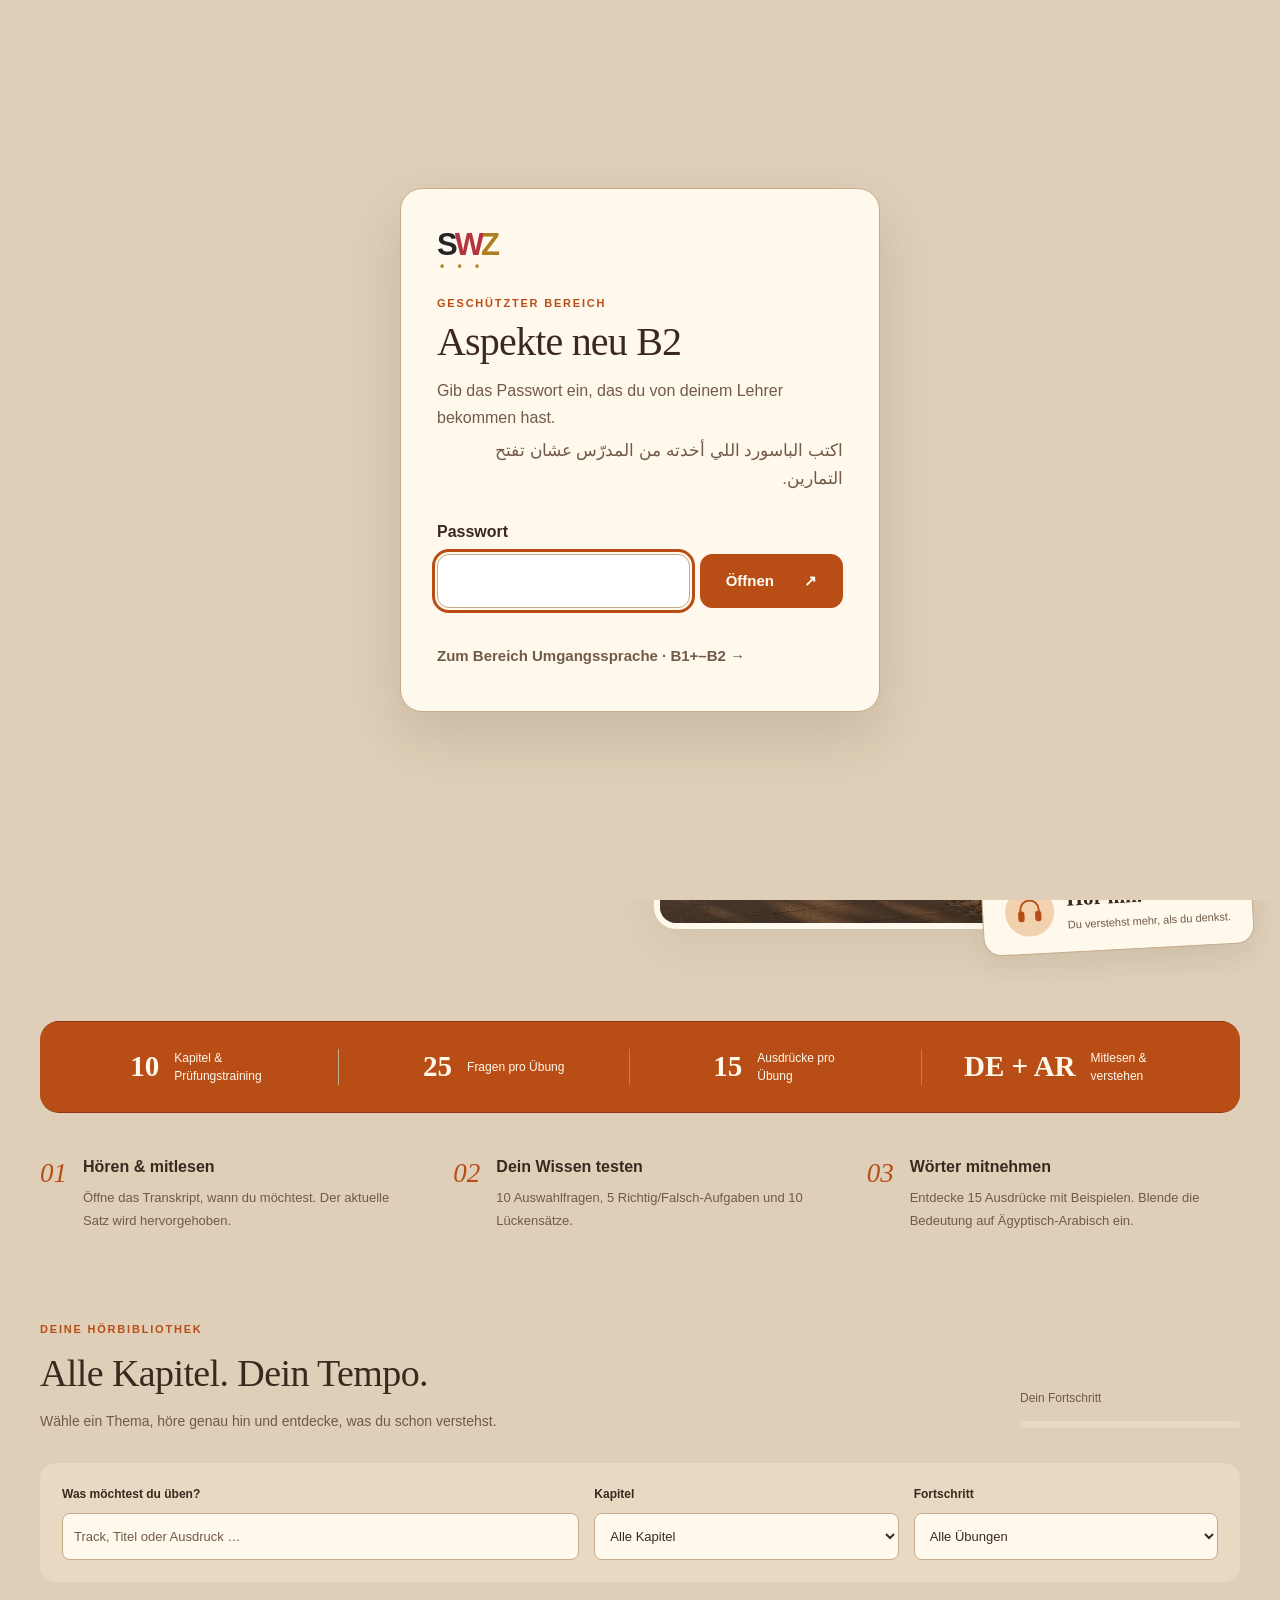
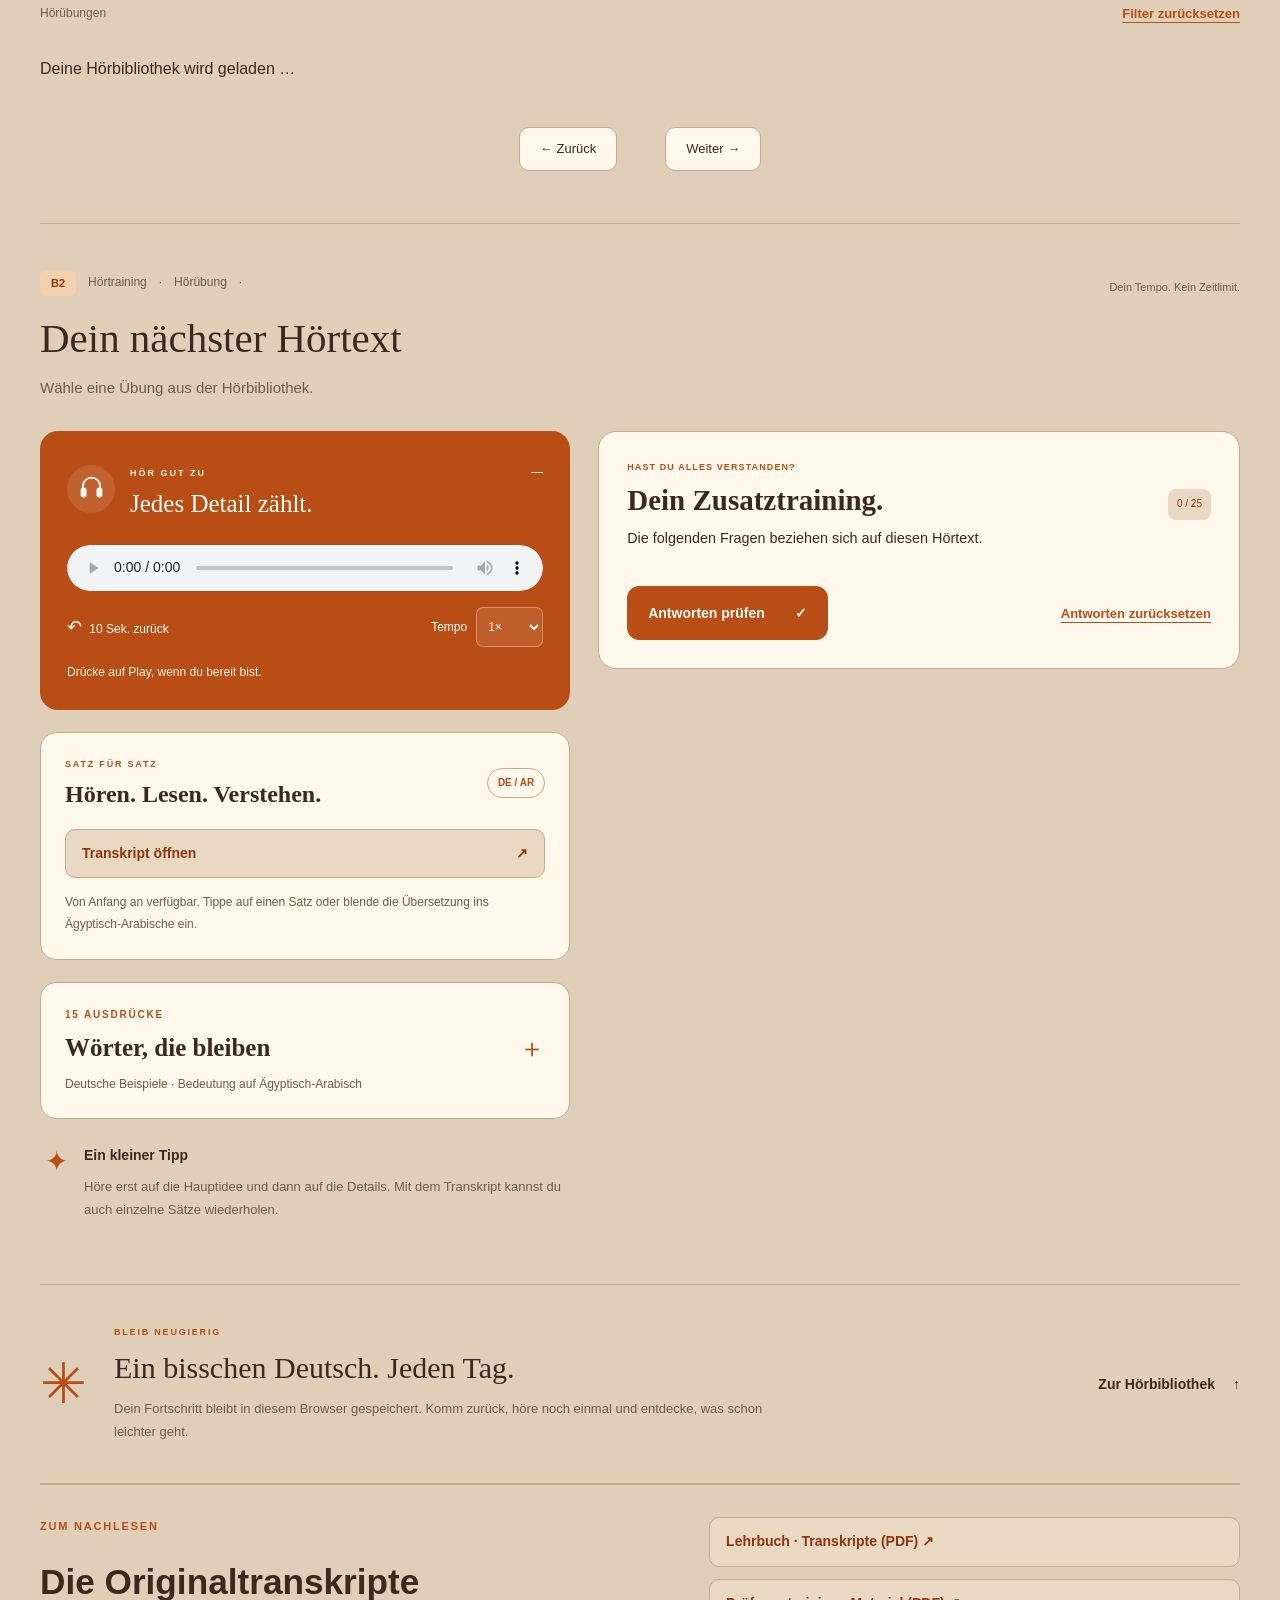
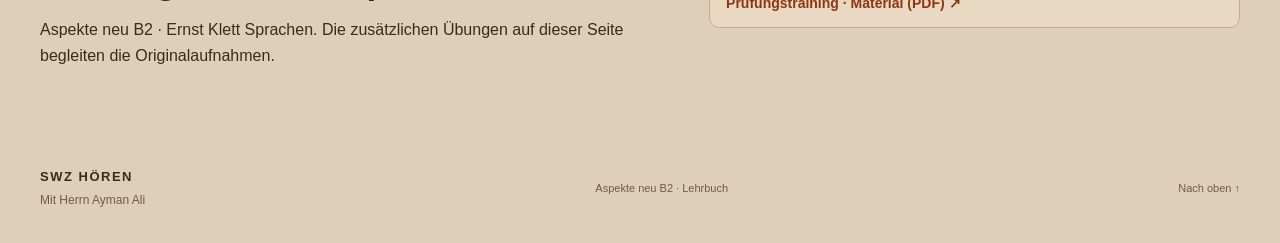
==== index.html @ 270e0ca1 "Publish encrypted site (2026-11-14 19:29 UTC)" ====
<!doctype html>
<html lang="de" dir="ltr" data-level="B2" data-lesson-count="38" data-transcript-sync="sentences-v1">
<head>
<meta charset="UTF-8">
<meta name="viewport" content="width=device-width, initial-scale=1">
<meta name="theme-color" content="#dfcfb8">
<meta name="description" content="Aspekte neu B2 · Lehrbuch · Mit Herrn Ayman Ali. Originalaufnahmen, Transkripte zum Mitlesen, Übersetzungen auf Ägyptisch-Arabisch und interaktive Hörübungen.">
<title>Aspekte neu B2 · Hören · Mit Herrn Ayman Ali</title>
<link rel="icon" href="./assets/favicon.svg" type="image/svg+xml">
<link rel="stylesheet" href="./styles.css?v=vault-1">
<script src="./transcript-sync.js?v=aspekte-1" defer></script>
<script src="./vault.js?v=vault-1" defer></script>
<script src="./app.js?v=vault-1" defer></script>
</head>
<body>
<a class="skip-link" href="#learning-panel">Zum Hörtraining</a>
<header class="site-header wrap">
<a class="brand" href="#top" aria-label="SWZ Hören – Startseite"><span class="brand-mark"><b>S</b><b>W</b><b>Z</b><i>• • •</i></span><span class="brand-name">Sprachwerk Zentrum<small>Mit Herrn Ayman Ali</small></span></a>
<nav aria-label="Hauptnavigation"><a href="#courses">Bereiche</a><a href="#library">Hörbibliothek</a><a href="#how-it-works">So geht’s</a></nav>
<div class="book-badge"><span>ASPEKTE NEU</span><strong>B2</strong></div>
</header>
<main id="top">
<section class="course-navigation wrap" id="courses" aria-labelledby="courses-heading">
<div class="course-navigation-heading"><h2 id="courses-heading">Zwei Bereiche. <em>88 Hörübungen.</em></h2><p>Wähle deinen nächsten Hörmoment.</p></div>
<nav class="course-choices" aria-label="Hörbereiche">
<a class="course-choice" href="./" aria-current="page"><span class="course-choice-label">LEHRBUCH · 38 ÜBUNGEN</span><strong>Aspekte neu B2</strong><span class="course-choice-description">10 Kapitel &amp; Prüfungstraining</span><span class="course-choice-bottom"><span data-course-progress="B2">Dein Fortschritt</span><span aria-hidden="true">↗</span></span></a>
<a class="course-choice" href="./umgangssprache/"><span class="course-choice-label">ALLTAGSSPRACHE · 50 ÜBUNGEN</span><strong>Umgangssprache <span>· B1+–B2</span></strong><span class="course-choice-description">Geschichten, Gespräche &amp; Sprachnachrichten</span><span class="course-choice-bottom"><span data-course-progress="B1+–B2">Dein Fortschritt</span><span aria-hidden="true">↗</span></span></a>
</nav></section>
<section class="hero wrap" aria-labelledby="hero-heading">
<div class="hero-copy"><p class="eyebrow"><span class="live-dot" aria-hidden="true"></span>ASPEKTE NEU B2 · LEHRBUCH</p><h1 id="hero-heading">Mehr verstehen.<br><em>Mehr entdecken.</em></h1><p class="hero-description">Von Alltag und Beruf bis zu Kultur und Gesellschaft: Entdecke die Hörtexte des Lehrbuchs, lies Satz für Satz mit und trainiere dein Verstehen.</p><div class="hero-actions"><button class="primary-button" id="continue-learning">Jetzt loshören <span aria-hidden="true">↗</span></button><a class="text-link" href="#how-it-works">So übst du <span aria-hidden="true">↓</span></a></div><div class="hero-notes"><span>✓ In deinem Tempo</span><span>✓ Mit Erklärungen</span><span>✓ Übersetzung auf Wunsch</span></div></div>
<div class="hero-visual"><div class="hero-photo"><img src="./assets/images/stadtleben.webp" width="1672" height="941" alt="Eine Berliner Straße mit Café, Fahrrad und warmer Abendsonne" fetchpriority="high"><div class="photo-caption"><span>DEUTSCH MITTEN IM LEBEN</span><strong>Neue Themen. Neue Perspektiven.</strong></div></div><div class="listening-stamp"><span class="stamp-icon"><svg viewBox="0 0 64 64" fill="none" aria-hidden="true"><path d="M13 35v-8a19 19 0 0 1 38 0v8" stroke="currentColor" stroke-width="4" stroke-linecap="round"/><rect x="8" y="30" width="13" height="22" rx="6" fill="currentColor"/><rect x="43" y="30" width="13" height="22" rx="6" fill="currentColor"/></svg></span><span><b>Hör hin.</b><small>Du verstehst mehr, als du denkst.</small></span></div><span class="photo-spark" aria-hidden="true">✳</span></div>
</section>
<section class="course-facts wrap" aria-label="Dein Kurs auf einen Blick"><div><strong id="course-chapter-count">10</strong><span>Kapitel &amp; Prüfungstraining</span></div><div><strong>25</strong><span>Fragen pro Übung</span></div><div><strong>15</strong><span>Ausdrücke pro Übung</span></div><div><strong>DE + AR</strong><span>Mitlesen & verstehen</span></div></section>
<section class="method wrap" id="how-it-works" aria-label="So übst du"><div class="method-step"><span class="step-number">01</span><div><h2>Hören & mitlesen</h2><p>Öffne das Transkript, wann du möchtest. Der aktuelle Satz wird hervorgehoben.</p></div></div><div class="method-step"><span class="step-number">02</span><div><h2>Dein Wissen testen</h2><p>10 Auswahlfragen, 5 Richtig/Falsch-Aufgaben und 10 Lückensätze.</p></div></div><div class="method-step"><span class="step-number">03</span><div><h2>Wörter mitnehmen</h2><p>Entdecke 15 Ausdrücke mit Beispielen. Blende die Bedeutung auf Ägyptisch-Arabisch ein.</p></div></div></section>
<section class="library-section wrap" id="library" aria-labelledby="library-heading">
<div class="section-heading"><div><p class="eyebrow">DEINE HÖRBIBLIOTHEK</p><h2 id="library-heading">Alle Kapitel. Dein Tempo.</h2><p>Wähle ein Thema, höre genau hin und entdecke, was du schon verstehst.</p></div><div class="progress-summary"><span id="progress-text">Dein Fortschritt</span><progress id="progress-bar" max="1" value="0" aria-label="Dein Lernfortschritt"></progress></div></div>
<div class="catalog-tools"><div class="search-field"><label for="lesson-search">Was möchtest du üben?</label><input type="search" id="lesson-search" placeholder="Track, Titel oder Ausdruck …" autocomplete="off"></div><div><label for="topic-filter">Kapitel</label><select id="topic-filter"><option value="">Alle Kapitel</option></select></div><div><label for="status-filter">Fortschritt</label><select id="status-filter"><option value="">Alle Übungen</option><option value="new">Noch offen</option><option value="done">Schon bearbeitet</option></select></div></div>
<div class="catalog-summary"><span id="filter-count" role="status">Hörübungen</span><span id="catalog-duration"></span><button class="text-button" type="button" id="clear-filters">Filter zurücksetzen</button></div>
<div id="lesson-list" class="lesson-grid" aria-label="Hörübungen"><p class="loading-message">Deine Hörbibliothek wird geladen …</p></div>
<div id="pagination" class="pagination" aria-label="Seiten der Hörbibliothek"><button type="button" id="page-previous">← Zurück</button><span id="page-status" role="status"></span><button type="button" id="page-next">Weiter →</button></div><p id="lesson-error" class="error-message" role="alert" hidden></p>
</section>
<section class="learning-section wrap" id="learning-panel" aria-labelledby="lesson-heading">
<div class="lesson-header"><div><div class="lesson-meta"><span class="level-badge">B2</span><span id="lesson-topic">Hörtraining</span><span class="meta-dot">·</span><span id="lesson-counter">Hörübung</span><span class="meta-dot">·</span><span id="lesson-voice"></span></div><h2 id="lesson-heading">Dein nächster Hörtext</h2><p id="lesson-description">Wähle eine Übung aus der Hörbibliothek.</p><p id="legacy-result" class="legacy-result" hidden></p></div><span class="practice-label">Dein Tempo. Kein Zeitlimit.</span></div>
<div class="workspace"><aside class="listening-column" aria-label="Audio, Transkript und Ausdrücke">
<div class="player-card"><div class="player-top"><span class="headphone-badge"><svg viewBox="0 0 64 64" fill="none" aria-hidden="true"><path d="M13 35v-8a19 19 0 0 1 38 0v8" stroke="currentColor" stroke-width="4" stroke-linecap="round"/><rect x="8" y="30" width="13" height="22" rx="6" fill="currentColor"/><rect x="43" y="30" width="13" height="22" rx="6" fill="currentColor"/></svg></span><div><span class="player-kicker">HÖR GUT ZU</span><h3>Jedes Detail zählt.</h3></div><span id="lesson-duration">—</span></div><audio id="audio-player" controls preload="metadata" aria-label="Deutsche Aufnahme zur Übung" controlslist="nodownload"></audio><div class="player-controls"><button class="quiet-button" id="audio-rewind" type="button"><span aria-hidden="true">↶</span> 10 Sek. zurück</button><label class="speed-control">Tempo <select id="audio-speed" aria-label="Wiedergabegeschwindigkeit"><option value="0.75">0.75×</option><option value="1" selected>1×</option><option value="1.25">1.25×</option></select></label></div><p id="audio-status" role="status">Drücke auf Play, wenn du bereit bist.</p><div id="lesson-download" class="lesson-download" hidden><a id="lesson-pdf-download" class="pdf-download" type="application/pdf" target="_blank" rel="noopener" aria-describedby="lesson-pdf-description"><svg class="pdf-download-icon" viewBox="0 0 24 24" fill="none" aria-hidden="true" focusable="false"><path d="M12 3v12m-4-4 4 4 4-4M5 16v4h14v-4" stroke="currentColor" stroke-width="1.8" stroke-linecap="round" stroke-linejoin="round"/></svg><span>PDF herunterladen</span></a><p id="lesson-pdf-description" class="lesson-download-description">Transkript · Ausdrücke · Übungen</p></div><details id="original-tracks" class="original-tracks" hidden><summary>Aufnahmen in dieser Übung</summary><div id="original-track-list" class="original-track-list"></div></details></div>
<div class="transcript-card"><div class="transcript-title"><div><p class="eyebrow">SATZ FÜR SATZ</p><h3>Hören. Lesen. Verstehen.</h3></div><span class="language-pill">DE / AR</span></div><button id="transcript-toggle" type="button" class="outline-button" aria-expanded="false" aria-controls="transcript-panel">Transkript öffnen <span aria-hidden="true">↗</span></button><div id="transcript-panel" class="transcript" lang="de" dir="ltr" hidden></div><p id="transcript-note" class="transcript-note">Von Anfang an verfügbar. Tippe auf einen Satz oder blende die Übersetzung ins Ägyptisch-Arabische ein.</p></div>
<details class="expressions-card"><summary><span class="eyebrow">15 AUSDRÜCKE</span><span class="expressions-title">Wörter, die bleiben <span aria-hidden="true">＋</span></span><small>Deutsche Beispiele · Bedeutung auf Ägyptisch-Arabisch</small></summary><div id="expressions-list"></div></details>
<div class="listening-tip"><span aria-hidden="true">✦</span><div><h3>Ein kleiner Tipp</h3><p>Höre erst auf die Hauptidee und dann auf die Details. Mit dem Transkript kannst du auch einzelne Sätze wiederholen.</p></div></div>
</aside>
<div class="questions-column"><div class="questions-heading"><div><p class="eyebrow">HAST DU ALLES VERSTANDEN?</p><h3>Dein Zusatztraining.</h3><p class="practice-intro">Die folgenden Fragen beziehen sich auf diesen Hörtext.</p></div><span id="question-progress">0 / 25</span></div><div id="question-list" lang="de" dir="ltr"></div><div id="result-box" class="result-box" role="status" aria-live="polite" hidden></div><div class="question-actions"><button id="check-answers" class="primary-button" type="button">Antworten prüfen <span aria-hidden="true">✓</span></button><button id="reset-answers" class="text-button" type="button">Antworten zurücksetzen</button></div></div></div>
</section>
<section class="closing-note wrap"><span class="closing-star" aria-hidden="true">✳</span><div><p class="eyebrow">BLEIB NEUGIERIG</p><h2>Ein bisschen Deutsch. Jeden Tag.</h2><p>Dein Fortschritt bleibt in diesem Browser gespeichert. Komm zurück, höre noch einmal und entdecke, was schon leichter geht.</p></div><a class="text-link" href="#library">Zur Hörbibliothek <span aria-hidden="true">↑</span></a></section>
</main>
<section class="source-downloads wrap" aria-labelledby="downloads-heading"><div><p class="eyebrow">ZUM NACHLESEN</p><h2 id="downloads-heading">Die Originaltranskripte</h2><p>Aspekte neu B2 · Ernst Klett Sprachen. Die zusätzlichen Übungen auf dieser Seite begleiten die Originalaufnahmen.</p></div><div class="source-download-links"><a class="outline-button" href="./assets/documents/aspekte-neu-b2-transkript-lehrbuch.pdf" data-vault-file="./assets/documents/aspekte-neu-b2-transkript-lehrbuch.pdf" download="aspekte-neu-b2-transkript-lehrbuch.pdf" target="_blank" rel="noopener">Lehrbuch · Transkripte (PDF) ↗</a><a class="outline-button" href="./assets/documents/aspekte-neu-b2-pruefungsvorbereitung.pdf" data-vault-file="./assets/documents/aspekte-neu-b2-pruefungsvorbereitung.pdf" download="aspekte-neu-b2-pruefungsvorbereitung.pdf" target="_blank" rel="noopener">Prüfungstraining · Material (PDF) ↗</a></div></section><footer class="site-footer wrap"><span><strong>SWZ HÖREN</strong><small>Mit Herrn Ayman Ali</small></span><span>Aspekte neu B2 · Lehrbuch</span><a href="#top">Nach oben ↑</a></footer>
<div id="toast" role="status" aria-live="polite" class="toast" hidden></div>
</body></html>
---- styles.css ----
/* SWZ Hören · shared learner design */
:root {
  color-scheme: light;
  --paper: #dfcfb8;
  --cream: #fff8ec;
  --ink: #3b291f;
  --muted: #715a48;
  --line: #c5ab8a;
  --soft: #e9d9c2;
  --accent: #b94d16;
  --accent-dark: #8f3510;
  --accent-soft: #f2d1af;
  --gold: #e4a64c;
  --gold-soft: #f9e6ba;
  --error: #a5352e;
  --body: -apple-system, BlinkMacSystemFont, "Segoe UI", Arial, sans-serif;
  --heading: Georgia, "Times New Roman", serif;
}
* { box-sizing: border-box; }
html { scroll-behavior: smooth; accent-color: var(--accent); scroll-padding-top: 24px; }
body { margin: 0; background: var(--paper); color: var(--ink); font: 16px/1.65 var(--body); -webkit-font-smoothing: antialiased; }
[hidden] { display: none !important; }
a { color: inherit; text-decoration: none; }
button, input, select { font: inherit; color: inherit; }
button, summary, select { cursor: pointer; }
button { -webkit-tap-highlight-color: transparent; }
button, a, select, input { touch-action: manipulation; }
button:disabled { cursor: default; opacity: .5; }
button, input, select { min-height: 44px; }
button:focus-visible, a:focus-visible, select:focus-visible, input:focus-visible, summary:focus-visible, audio:focus-visible, [tabindex]:focus-visible { outline: 3px solid var(--accent); outline-offset: 5px; }
img { display: block; max-width: 100%; }
svg { display: block; }
h1, h2, h3, h4, p { margin-top: 0; }
.wrap { width: min(1280px, calc(100% - 80px)); margin-inline: auto; }
.skip-link { position: fixed; z-index: 30; top: 10px; left: 12px; background: var(--ink); color: #fff; padding: 12px 20px; border-radius: 8px; transform: translateY(-180%); }
.skip-link:focus { transform: translateY(0); }
.site-header { min-height: 112px; display: flex; align-items: center; gap: 28px; border-bottom: 1px solid var(--line); }
.brand { display: flex; align-items: center; gap: 15px; flex-shrink: 0; }
.brand-mark { display: grid; grid-template-columns: repeat(3, auto); position: relative; padding-bottom: 9px; font: 900 31px/1 Arial, sans-serif; letter-spacing: -3px; }
.brand-mark b:first-child { color: #242424; }
.brand-mark b:nth-child(2) { color: #b3343e; }
.brand-mark b:nth-child(3) { color: #ac8021; }
.brand-mark i { position: absolute; bottom: -3px; left: 3px; color: #ad852e; font: 900 12px/1 Arial, sans-serif; letter-spacing: 5px; }
.brand-name { font: 700 16px/1.4 var(--body); }
.brand-name small { display: block; margin-top: 4px; font: 500 13px/1.4 var(--body); color: var(--muted); }
.site-header > nav { display: flex; gap: 24px; margin-left: auto; font-size: 14px; font-weight: 600; }
.site-header > nav a { padding-block: 14px; }
.site-header > nav a:hover { text-decoration: underline; text-underline-offset: 5px; }
.level-switch { display: flex; align-items: center; gap: 6px; margin-left: auto; font-size: 13px; font-weight: 700; white-space: nowrap; }
.level-switch > span { color: var(--muted); font-size: 10px; letter-spacing: 1.5px; margin-right: 5px; }
.level-switch a { display: grid; place-items: center; min-width: 44px; min-height: 44px; padding: 7px 11px; border: 1px solid var(--line); border-radius: 12px; background: var(--cream); }
.level-switch a[aria-current="page"] { background: var(--accent); color: #fffdf4; border-color: var(--accent); }
.level-switch a:hover { box-shadow: 0 0 0 2px var(--accent-soft); }
.hero { display: grid; grid-template-columns: .95fr 1.05fr; align-items: center; gap: 60px; padding-block: 66px 70px; }
.eyebrow { display: flex; align-items: center; gap: 9px; color: var(--accent); font-size: 11px; line-height: 1.6; font-weight: 750; letter-spacing: 1.8px; margin-bottom: 17px; }
.live-dot { width: 7px; height: 7px; border-radius: 50%; background: var(--accent); flex-shrink: 0; }
.hero h1 { font: 500 clamp(39px, 4.15vw, 61px)/1.13 var(--heading); letter-spacing: -1.9px; margin-bottom: 23px; }
.hero h1 em { color: var(--accent); font-style: italic; }
.hero-description { color: var(--muted); font-size: 17px; line-height: 1.85; max-width: 480px; margin-bottom: 28px; }
.hero-actions { display: flex; align-items: center; flex-wrap: wrap; gap: 26px; }
.primary-button { border: 1px solid var(--accent); background: var(--accent); color: #fffdf4; border-radius: 12px; padding: 14px 25px; display: inline-flex; align-items: center; justify-content: center; gap: 30px; font-size: 15px; font-weight: 700; min-height: 54px; }
.primary-button:hover:not(:disabled) { background: var(--accent-dark); }
.text-link { display: inline-flex; align-items: center; gap: 18px; font-size: 14px; font-weight: 650; padding-block: 10px; }
.text-link:hover { text-decoration: underline; text-underline-offset: 4px; }
.hero-notes { display: flex; flex-wrap: wrap; gap: 8px 18px; margin-top: 27px; color: var(--muted); font-size: 12px; }
.hero-visual { position: relative; min-width: 0; padding: 0 0 22px 12px; }
.hero-photo { position: relative; overflow: hidden; border-radius: 130px 22px 22px 22px; aspect-ratio: 1.17; border: 6px solid var(--cream); box-shadow: 0 18px 45px #463b2812; }
.hero-photo::after { content: ""; position: absolute; inset: 42% 0 0; background: linear-gradient(transparent, #24190da3); pointer-events: none; }
.hero-photo img { width: 100%; height: 100%; object-fit: cover; }
.photo-caption { position: absolute; z-index: 1; bottom: 31px; left: 29px; right: 25px; color: #fffaf0; }
.photo-caption > span { display: block; font-size: 9px; letter-spacing: 1.6px; font-weight: 700; margin-bottom: 9px; }
.photo-caption > strong { font: 500 clamp(23px, 2.25vw, 31px)/1.25 var(--heading); display: block; max-width: 380px; }
.listening-stamp { position: absolute; bottom: 1px; right: -13px; display: flex; align-items: center; gap: 13px; background: var(--cream); border: 1px solid var(--line); border-radius: 18px; padding: 17px 22px; box-shadow: 0 12px 25px #463b2810; transform: rotate(-3deg); }
.stamp-icon { color: var(--accent); background: var(--accent-soft); padding: 9px; border-radius: 50%; }
.stamp-icon svg { width: 31px; height: 31px; }
.listening-stamp b { display: block; font: 700 21px/1.2 var(--heading); }
.listening-stamp small { display: block; color: var(--muted); font-size: 11px; margin-top: 4px; }
.photo-spark { position: absolute; top: 6px; left: -11px; color: var(--accent); font-size: 65px; line-height: 1; transform: rotate(12deg); }
.course-facts { display: grid; grid-template-columns: repeat(4, 1fr); border-block: 1px solid var(--line); padding-block: 27px; gap: 20px; }
.course-facts > div { display: flex; align-items: center; justify-content: center; gap: 15px; border-right: 1px solid var(--line); }
.course-facts > div:last-child { border: 0; }
.course-facts strong { font: 600 29px/1 var(--heading); color: var(--accent); white-space: nowrap; }
.course-facts span { color: var(--muted); font-size: 12px; max-width: 100px; line-height: 1.5; }
.method { display: grid; grid-template-columns: repeat(3, 1fr); gap: 40px; padding-block: 42px 58px; }
.method-step { display: flex; gap: 16px; }
.step-number { font: italic 27px/1.1 var(--heading); color: var(--accent); padding-top: 4px; }
.method-step h2 { font-size: 16px; line-height: 1.5; margin-bottom: 7px; }
.method-step p { font-size: 13px; line-height: 1.8; color: var(--muted); margin-bottom: 0; }
.library-section { padding-block: 30px 52px; }
.section-heading { display: flex; justify-content: space-between; align-items: end; gap: 30px; margin-bottom: 30px; }
.section-heading .eyebrow { margin-bottom: 12px; }
.section-heading h2 { font: 500 clamp(27px, 3vw, 38px)/1.25 var(--heading); letter-spacing: -.6px; margin-bottom: 12px; }
.section-heading p:not(.eyebrow) { font-size: 14px; color: var(--muted); margin-bottom: 0; }
.progress-summary { min-width: 220px; color: var(--muted); font-size: 12px; padding-bottom: 5px; }
progress { appearance: none; -webkit-appearance: none; accent-color: var(--accent); border: 0; border-radius: 10px; overflow: hidden; background: var(--soft); }
progress::-webkit-progress-bar { background: var(--soft); }
progress::-webkit-progress-value { background: var(--accent); border-radius: 10px; }
progress::-moz-progress-bar { background: var(--accent); border-radius: 10px; }
#progress-bar { display: block; width: 100%; height: 7px; margin-top: 12px; }
.catalog-tools { display: grid; grid-template-columns: 1.7fr 1fr 1fr 1fr; gap: 15px; padding: 22px; background: var(--soft); border-radius: 16px; }
.catalog-tools label { display: block; font-size: 12px; font-weight: 650; margin-bottom: 8px; }
.catalog-tools input, .catalog-tools select { width: 100%; height: 47px; min-width: 0; border: 1px solid var(--line); border-radius: 8px; background: var(--cream); font-size: 13px; padding: 10px 11px; }
.catalog-tools input::placeholder { color: var(--muted); opacity: 1; }
.catalog-summary { display: flex; align-items: center; flex-wrap: wrap; gap: 10px 22px; font-size: 12px; color: var(--muted); margin: 10px 0 20px; }
.catalog-summary .text-button { margin-left: auto; }
.text-button { background: none; border: 0; padding: 9px 0; color: var(--accent); text-decoration: underline; text-underline-offset: 4px; font-size: 13px; font-weight: 600; }
.lesson-grid { display: grid; grid-template-columns: repeat(3, minmax(0, 1fr)); gap: 19px; }
.lesson-card { display: flex; flex-direction: column; padding: 25px; background: var(--cream); border: 1px solid var(--line); border-top: 4px solid var(--accent); border-radius: 15px; min-width: 0; transition: border-color .16s, box-shadow .16s; }
.lesson-card:nth-child(3n+2) { border-top-color: var(--gold); }
.lesson-card:nth-child(3n+3) { border-top-color: var(--muted); }
.lesson-card.is-active { border-color: var(--accent); box-shadow: 0 0 0 2px var(--accent-soft); }
.lesson-card-top { display: flex; align-items: center; justify-content: space-between; gap: 10px; margin-bottom: 21px; }
.lesson-number { font: italic 25px/1 var(--heading); color: var(--accent); }
.lesson-status { font-size: 10px; color: var(--muted); text-align: right; }
.lesson-card-title { font: 600 24px/1.27 var(--heading); margin-bottom: 8px; overflow-wrap: anywhere; }
.lesson-card-topic { color: var(--accent); font-size: 11px; font-weight: 650; margin-bottom: 12px; }
.lesson-card-description { color: var(--muted); font-size: 13px; line-height: 1.75; flex: 1; margin-bottom: 19px; }
.lesson-card-meta { color: var(--muted); font-size: 11px; border-top: 1px solid var(--line); padding-top: 14px; margin-bottom: 14px; }
.lesson-card-action { display: flex; align-items: center; justify-content: space-between; text-align: left; width: 100%; border: 0; border-radius: 8px; background: var(--soft); color: var(--accent-dark); padding: 11px 15px; font-size: 13px; font-weight: 700; }
.lesson-card-action::after { content: "↗"; font-size: 19px; line-height: 1; }
.lesson-card-action:hover { background: var(--accent-soft); }
.lesson-card-actions { display: grid; grid-template-columns: minmax(0, 1fr) auto; gap: 9px; align-items: stretch; }
.lesson-card-download { display: inline-flex; align-items: center; justify-content: center; gap: 7px; min-width: 76px; min-height: 46px; padding: 10px 12px; border: 1px solid var(--line); border-radius: 8px; color: var(--accent-dark); font-size: 12px; font-weight: 700; }
.lesson-card-download:hover { background: var(--accent-soft); border-color: var(--accent); }
.pdf-download-icon { display: block; width: 21px; height: 21px; flex: 0 0 21px; }
.empty-results { grid-column: 1 / -1; padding: 36px 25px; border: 1px dashed var(--line); border-radius: 12px; color: var(--muted); background: var(--cream); text-align: center; }
.pagination { display: flex; align-items: center; justify-content: center; gap: 24px; margin-top: 29px; font-size: 13px; }
.pagination button { padding: 10px 20px; border: 1px solid var(--line); border-radius: 10px; background: var(--cream); }
.learning-section { border-top: 1px solid var(--line); padding-top: 46px; }
.lesson-header { display: flex; align-items: start; justify-content: space-between; gap: 25px; margin-bottom: 30px; }
.lesson-meta { display: flex; align-items: center; flex-wrap: wrap; gap: 7px 12px; color: var(--muted); font-size: 12px; }
.level-badge { background: var(--accent-soft); color: var(--accent-dark); border-radius: 6px; padding: 4px 11px; font-size: 11px; font-weight: 800; }
.lesson-header h2 { font: 500 clamp(29px, 3.2vw, 42px)/1.25 var(--heading); margin: 17px 0 12px; overflow-wrap: anywhere; }
.lesson-header p { color: var(--muted); font-size: 15px; max-width: 820px; margin-bottom: 0; }
.practice-label { color: var(--muted); font-size: 11px; white-space: nowrap; margin-top: 8px; }
.legacy-result { background: var(--gold-soft); color: var(--ink) !important; padding: 12px 15px; border-radius: 10px; font-size: 13px !important; margin-top: 17px !important; }
.workspace { display: grid; grid-template-columns: minmax(0, .95fr) minmax(0, 1.15fr); align-items: start; gap: 28px; }
.listening-column { display: grid; gap: 22px; min-width: 0; }
.player-card { padding: 27px; background: var(--accent); color: #fffdf4; border-radius: 18px; }
.player-top { display: flex; align-items: center; gap: 15px; margin-bottom: 25px; }
.headphone-badge { display: grid; place-items: center; width: 48px; height: 48px; flex-shrink: 0; border-radius: 50%; background: #ffffff1c; }
.headphone-badge svg { width: 29px; height: 29px; }
.player-kicker { color: #fff5d6; font-size: 9px; font-weight: 650; letter-spacing: 2px; }
.player-top h3 { font: 500 25px/1.25 var(--heading); margin: 4px 0 0; }
#lesson-duration { margin-left: auto; align-self: start; font-size: 12px; color: #fff5d6; padding-top: 5px; }
audio { display: block; width: 100%; min-width: 0; height: 46px; border-radius: 25px; }
.player-controls { display: flex; align-items: center; justify-content: space-between; gap: 12px; margin-top: 13px; }
.quiet-button { color: #fffdf4; background: none; border: 0; font-size: 12px; padding: 9px 0; }
.quiet-button > span { font-size: 18px; padding-right: 4px; }
.lesson-download { margin-top: 18px; padding-top: 18px; border-top: 1px solid #fff8ec55; }
.pdf-download { display: flex; align-items: center; justify-content: center; gap: 10px; min-height: 49px; width: 100%; padding: 12px 16px; border: 1px solid var(--cream); border-radius: 11px; color: var(--accent-dark); background: var(--cream); font-size: 14px; font-weight: 750; line-height: 1.4; text-align: center; }
.pdf-download:hover { background: var(--gold-soft); border-color: var(--gold-soft); }
.pdf-download:focus-visible { outline-color: var(--cream); }
.lesson-download-description { margin: 9px 0 0; color: #fff8ec; font-size: 11px; line-height: 1.6; text-align: center; }
.speed-control { display: flex; align-items: center; gap: 9px; font-size: 12px; }
.speed-control select { min-height: 40px; background: #ffffff17; color: #fffdf4; border: 1px solid #ffffff55; border-radius: 7px; padding: 5px 7px; }
.speed-control option { color: var(--ink); background: var(--cream); }
#audio-status { color: #fff6df; font-size: 12px; line-height: 1.7; margin: 11px 0 0; }
.audio-retry { display: block; margin-top: 12px; background: var(--cream); color: var(--accent-dark); border: 0; border-radius: 8px; padding: 9px 14px; font-size: 13px; }
.transcript-card, .expressions-card { border: 1px solid var(--line); background: var(--cream); border-radius: 16px; padding: 24px; }
.transcript-title { display: flex; align-items: center; justify-content: space-between; gap: 16px; margin-bottom: 20px; }
.transcript-title .eyebrow { font-size: 9px; margin-bottom: 8px; }
.transcript-title h3 { font: 600 24px/1.25 var(--heading); margin-bottom: 0; }
.language-pill { white-space: nowrap; font-size: 10px; font-weight: 700; border: 1px solid var(--line); color: var(--accent); border-radius: 25px; padding: 6px 10px; }
.outline-button { display: flex; justify-content: space-between; align-items: center; gap: 15px; width: 100%; background: var(--soft); border: 1px solid var(--line); border-radius: 10px; padding: 12px 16px; color: var(--accent-dark); font-size: 14px; font-weight: 650; }
.transcript-note { font-size: 12px; line-height: 1.8; color: var(--muted); margin: 14px 0 0; }
.transcript { font: 400 18px/1.85 var(--body); margin-top: 23px; }
.transcript > p { margin-bottom: 18px; }
.transcript-turn { border-left: 3px solid var(--accent); background: var(--soft); padding: 15px; border-radius: 7px; }
.transcript-turn.speaker-1 { border-left-color: var(--gold); background: var(--gold-soft); }
.speaker-name { display: block; font: 750 13px/1.5 var(--body); color: var(--accent); margin: 0 0 6px; }
.expressions-card summary { list-style: none; cursor: pointer; }
.expressions-card summary::-webkit-details-marker { display: none; }
.expressions-card summary .eyebrow { font-size: 10px; margin-bottom: 9px; }
.expressions-title { display: flex; justify-content: space-between; align-items: center; gap: 15px; font: 600 25px/1.25 var(--heading); }
.expressions-title > span { color: var(--accent); font: 400 26px/1 var(--body); }
.expressions-card[open] .expressions-title > span { transform: rotate(45deg); }
.expressions-card summary small { display: block; margin-top: 11px; color: var(--muted); font-size: 12px; }
.expressions-card[open] summary { border-bottom: 1px solid var(--line); padding-bottom: 19px; }
.expression-card { display: grid; grid-template-columns: minmax(0, 1fr) minmax(0, 1.1fr); gap: 13px 20px; padding: 24px 0; border-bottom: 1px solid var(--line); }
.expression-card:last-child { padding-bottom: 0; border: 0; }
.expression-card p { margin: 0; }
.expression-de { grid-column: 1; grid-row: 1; font: 600 23px/1.4 var(--heading); overflow-wrap: anywhere; }
.expression-ar { grid-column: 2; grid-row: 1; font: 500 22px/1.9 Tahoma, Arial, sans-serif; direction: rtl; text-align: right; color: var(--ink); overflow-wrap: anywhere; }
.expression-example { grid-column: 1 / -1; font-size: 16px; line-height: 1.8; border-left: 3px solid var(--gold); padding-left: 12px; color: #345b67; }
.expression-register { grid-column: 1 / -1; justify-self: start; font-size: 10px; background: var(--soft); color: var(--muted); padding: 3px 10px; border-radius: 20px; }
.listening-tip { display: flex; gap: 16px; padding: 3px 5px; }
.listening-tip > span { color: var(--accent); font-size: 28px; line-height: 1.3; }
.listening-tip h3 { font-size: 14px; margin-bottom: 7px; }
.listening-tip p { color: var(--muted); font-size: 13px; line-height: 1.8; margin-bottom: 0; }
.questions-column { min-width: 0; padding: 28px; border-radius: 18px; background: var(--cream); border: 1px solid var(--line); }
.questions-heading { display: flex; align-items: center; justify-content: space-between; gap: 20px; margin-bottom: 27px; }
.questions-heading .eyebrow { font-size: 9px; margin-bottom: 9px; letter-spacing: 1.1px; }
.questions-heading h3 { font: 600 29px/1.2 var(--heading); margin-bottom: 0; }
#question-progress { font-size: 10px; white-space: nowrap; background: var(--soft); color: var(--accent-dark); border-radius: 8px; padding: 7px 9px; }
.practice-group-heading { display: grid; grid-template-columns: minmax(0, 1fr) auto; gap: 9px 13px; align-items: center; padding: 17px 18px; background: var(--soft); border-left: 4px solid var(--accent); border-radius: 10px; margin: 32px 0 24px; }
.practice-group-heading:first-child { margin-top: 0; }
.practice-group-title { font: 700 18px/1.5 var(--body); margin: 0; }
.practice-group-count { white-space: nowrap; font-size: 11px; color: var(--accent-dark); background: var(--cream); border-radius: 20px; padding: 5px 9px; }
.practice-group-hint { grid-column: 1 / -1; direction: ltr; font-size: 12px; line-height: 1.7; color: var(--muted); margin-bottom: 0; }
.question-card { margin: 0 0 27px; padding: 0 0 27px; border: 0; border-bottom: 1px solid var(--line); min-width: 0; }
.question-card:last-child { border-bottom: 0; padding-bottom: 0; }
.question-legend { display: flex; align-items: baseline; width: 100%; gap: 11px; font-size: 16px; font-weight: 650; line-height: 1.65; padding: 0; margin-bottom: 14px; }
.question-number { color: var(--accent); font-size: 12px; min-width: 20px; }
.question-prompt { overflow-wrap: anywhere; }
.question-blank { display: inline-block; color: var(--accent); background: var(--gold-soft); border-radius: 5px; min-width: 58px; padding: 0 8px; letter-spacing: 2px; text-align: center; }
.answer-option { display: flex; align-items: center; flex-wrap: wrap; gap: 10px; position: relative; min-height: 51px; border: 1px solid var(--line); border-radius: 9px; padding: 12px 13px; margin-bottom: 8px; font-size: 14px; line-height: 1.6; cursor: pointer; }
.answer-option:hover { background: var(--soft); }
.answer-option input { width: 17px; height: 17px; min-height: 0; margin: 0; flex-shrink: 0; accent-color: var(--accent); }
.option-letter { font-size: 11px; color: var(--muted); }
.option-text { flex: 1; min-width: 0; overflow-wrap: anywhere; }
.answer-option.is-selected { border-color: var(--accent); background: var(--accent-soft); }
.answer-option.is-correct { border-color: #38724d; background: #e4f1e3; color: #294d34; }
.answer-option.is-wrong { border-color: #ac5146; background: #fae4dc; color: #702f28; }
.answer-note { width: 100%; padding-left: 44px; font-size: 11px; font-weight: 650; }
.question-explanation { font-size: 14px; line-height: 1.8; background: var(--soft); border-radius: 8px; padding: 14px; margin: 13px 0 0; }
.question-actions { display: flex; align-items: center; justify-content: space-between; flex-wrap: wrap; gap: 15px; padding-top: 10px; }
.question-actions .primary-button { font-size: 14px; padding: 13px 20px; }
.result-box { border: 1px solid var(--line); background: var(--gold-soft); border-radius: 12px; padding: 23px; margin: 22px 0; }
.result-box[data-success="true"] { background: #e3eed9; border-color: #abc496; }
.result-title { font: 650 26px/1.3 var(--heading); margin-bottom: 11px; }
.result-detail { font-size: 14px; line-height: 1.8; margin-bottom: 10px; }
.result-detail:last-child { margin-bottom: 0; }
.result-breakdown { display: flex; flex-wrap: wrap; gap: 8px; list-style: none; padding: 0; margin: 16px 0 0; }
.result-breakdown li { font-size: 12px; border: 1px solid var(--line); background: var(--cream); border-radius: 8px; padding: 7px 10px; }
.sync-options { display: grid; grid-template-columns: repeat(2, minmax(0, 1fr)); gap: 8px; }
.sync-option { background: var(--soft); border: 1px solid var(--line); border-radius: 9px; padding: 10px; min-height: 47px; font-size: 12px; line-height: 1.6; }
.sync-option[aria-pressed="true"] { background: var(--accent-soft); border-color: var(--accent); }
.transcript .sync-hint { font-size: 12px; line-height: 1.8; color: var(--muted); margin: 13px 0; }
.sync-cues { max-height: 62vh; max-height: min(62dvh, 650px); overflow-y: auto; overscroll-behavior: contain; scroll-padding-block: 12px; padding: 4px 4px 6px; scrollbar-width: thin; scrollbar-color: var(--accent) var(--soft); }
.transcript[data-synced="true"] .sync-group { padding: 0; border: 0; background: none; margin: 0 0 19px; }
.sync-group:last-child { margin-bottom: 0 !important; }
.sync-group .speaker-name { margin: 4px 0 8px; padding-inline: 3px; }
.sync-sentence { display: block; width: 100%; min-height: 48px; border: 2px solid var(--line); border-radius: 12px; padding: 15px; margin: 0 0 10px; background: var(--cream); color: var(--ink); text-align: left; overflow-wrap: break-word; transition: background-color .12s, border-color .12s; }
.sync-sentence:hover { border-color: var(--accent); background: var(--gold-soft); }
.sync-sentence.is-active { background: var(--gold-soft); border-color: var(--accent); box-shadow: inset 4px 0 var(--gold); }
.sync-de { display: block; font: 400 18px/1.8 var(--body); }
.sync-ar { display: block; font: 500 23px/1.9 Tahoma, Arial, sans-serif; text-align: right; direction: rtl; color: var(--ink); margin-top: 12px; padding-top: 11px; border-top: 1px solid var(--line); }
.sync-footer { padding-top: 15px; border-top: 1px solid var(--line); margin-top: 13px; }
.sync-position { display: flex; align-items: center; gap: 13px; margin-bottom: 13px; }
.sync-counter { font-size: 12px; font-weight: 650; color: var(--accent-dark); white-space: nowrap; }
.sync-progress { display: block; width: 100%; min-width: 30px; height: 6px; direction: ltr; }
.sync-controls { display: grid; grid-template-columns: repeat(3, 1fr) 1.3fr; gap: 7px; }
.sync-control { min-height: 46px; padding: 9px 5px; border: 1px solid var(--line); border-radius: 9px; font-size: 12px; line-height: 1.5; background: var(--soft); color: var(--ink); }
.sync-control.sync-play { background: var(--accent); color: #fffdf4; border-color: var(--accent); font-weight: 700; }
.closing-note { display: flex; align-items: center; gap: 27px; border-block: 1px solid var(--line); padding-block: 40px; margin-top: 60px; }
.closing-star { color: var(--accent); font-size: 56px; line-height: 1; }
.closing-note > div { flex: 1; }
.closing-note .eyebrow { font-size: 9px; margin-bottom: 10px; }
.closing-note h2 { font: 500 30px/1.2 var(--heading); margin-bottom: 11px; }
.closing-note p:not(.eyebrow) { color: var(--muted); font-size: 13px; line-height: 1.8; max-width: 680px; margin-bottom: 0; }
.closing-note .text-link { white-space: nowrap; }
.site-footer { display: flex; justify-content: space-between; align-items: center; gap: 25px; padding-block: 32px; font-size: 11px; color: var(--muted); }
.site-footer strong { font-size: 13px; letter-spacing: 1.5px; color: var(--ink); }
.site-footer small { display: block; margin-top: 4px; font-size: 12px; }
.site-footer a { padding-block: 10px; }
.toast { position: fixed; z-index: 30; bottom: 23px; left: 50%; transform: translateX(-50%); width: min(600px, calc(100% - 32px)); border-radius: 12px; background: var(--ink); color: #fffdf4; padding: 16px 22px; font-size: 14px; box-shadow: 0 10px 30px #0003; }
.error-message { border: 1px solid #b66050; background: #fae4dc; color: #702f28; border-radius: 12px; padding: 20px; }
@media (min-width: 1600px) { .hero { gap: 75px; } }
@media (max-width: 1100px) {
  .wrap { width: calc(100% - 56px); }
  .site-header > nav { gap: 15px; font-size: 13px; }
  .site-header { gap: 18px; }
  .brand-name { font-size: 14px; }
  .brand-name small { font-size: 12px; }
  .level-switch > span { display: none; }
  .hero { gap: 35px; padding-block: 52px; }
  .hero h1 { font-size: 43px; }
  .hero-photo { aspect-ratio: 1; border-top-left-radius: 100px; }
  .hero-description { font-size: 16px; }
  .method { gap: 25px; }
  .catalog-tools { grid-template-columns: 1.4fr 1fr 1fr 1fr; gap: 10px; padding: 18px; }
  .lesson-card { padding: 20px; }
  .workspace { gap: 20px; grid-template-columns: minmax(0, 1fr) minmax(0, 1.05fr); }
  .player-card, .questions-column, .transcript-card, .expressions-card { padding: 22px; }
  .expression-card { grid-template-columns: 1fr; gap: 12px; }
  .expression-de { grid-column: 1; }
  .expression-ar { grid-column: 1; grid-row: 2; }
}
@media (max-width: 860px) {
  .site-header > nav { display: none; }
  .hero { gap: 30px; }
  .hero h1 { font-size: 39px; }
  .hero .eyebrow { font-size: 9px; letter-spacing: 1.1px; }
  .hero-photo { aspect-ratio: .9; border-top-left-radius: 80px; }
  .hero-actions { gap: 15px; }
  .hero-actions .primary-button { padding-inline: 20px; }
  .photo-caption { left: 20px; bottom: 29px; }
  .listening-stamp { padding: 13px 15px; right: -5px; }
  .listening-stamp small { font-size: 10px; }
  .course-facts > div { flex-direction: column; gap: 7px; }
  .course-facts span { max-width: none; text-align: center; font-size: 11px; }
  .method { gap: 24px; padding-block: 35px; }
  .method-step { gap: 12px; }
  .step-number { font-size: 22px; }
  .method-step h2 { font-size: 14px; }
  .method-step p { font-size: 12px; }
  .section-heading { align-items: start; }
  .section-heading h2 { font-size: 28px; }
  .progress-summary { min-width: 180px; margin-top: 30px; }
  .catalog-tools { grid-template-columns: 1fr 1fr 1fr; gap: 14px; }
  .search-field { grid-column: 1 / -1; }
  .lesson-grid { grid-template-columns: repeat(2, minmax(0, 1fr)); }
  .workspace { grid-template-columns: 1fr; }
  .listening-column { grid-template-columns: 1fr 1fr; align-items: start; }
  .transcript-card { grid-column: 1 / -1; grid-row: 2; }
  .expressions-card { grid-column: 1 / -1; grid-row: 3; }
  .listening-tip { align-self: center; padding: 15px; }
  .expression-card { grid-template-columns: minmax(0, 1fr) minmax(0, 1.2fr); gap: 14px 22px; }
  .expression-de { grid-column: 1; }
  .expression-ar { grid-column: 2; grid-row: 1; font-size: 23px; }
  .questions-column { padding: 28px; }
  .practice-label { display: none; }
  .closing-note { flex-wrap: wrap; }
  .closing-note .text-link { margin-left: 83px; }
}
@media (max-width: 620px) {
  .wrap { width: calc(100% - 36px); }
  .site-header { min-height: 96px; gap: 13px; flex-wrap: wrap; padding-block: 20px 16px; }
  .brand { gap: 11px; }
  .brand-mark { font-size: 27px; }
  .brand-name { font-size: 13px; }
  .brand-name small { font-size: 11px; }
  .level-switch { margin-left: auto; gap: 4px; font-size: 11px; }
  .level-switch a { min-width: 39px; min-height: 42px; padding: 7px 8px; border-radius: 9px; }
  .hero { grid-template-columns: 1fr; gap: 37px; padding-block: 36px 35px; }
  .hero h1 { font-size: clamp(36px, 8.5vw, 48px); letter-spacing: -1.3px; margin-bottom: 20px; }
  .hero .eyebrow { font-size: 9px; margin-bottom: 15px; }
  .hero-description { font-size: 16px; line-height: 1.8; margin-bottom: 24px; }
  .hero-notes { font-size: 11px; gap: 6px 14px; margin-top: 20px; }
  .hero-visual { padding: 0 5px 22px 3px; }
  .hero-photo { aspect-ratio: 1.35; border-top-left-radius: 85px; border-width: 5px; }
  .photo-caption { bottom: 28px; left: 20px; right: 18px; }
  .photo-caption > strong { font-size: 26px; max-width: 240px; }
  .photo-caption > span { font-size: 8px; letter-spacing: 1.2px; }
  .listening-stamp { right: 3px; bottom: 0; padding: 12px 17px; gap: 10px; border-radius: 14px; }
  .listening-stamp b { font-size: 19px; }
  .listening-stamp small { font-size: 9px; }
  .stamp-icon { padding: 7px; }
  .stamp-icon svg { width: 27px; height: 27px; }
  .photo-spark { left: -7px; top: 0; font-size: 48px; }
  .course-facts { grid-template-columns: 1fr 1fr; padding-block: 22px; gap: 24px 12px; }
  .course-facts > div { flex-direction: row; justify-content: start; gap: 13px; padding-left: 8px; }
  .course-facts > div:nth-child(2n) { border: 0; padding-left: 12px; }
  .course-facts strong { font-size: 27px; }
  .course-facts span { text-align: left; max-width: 95px; font-size: 11px; }
  .method { grid-template-columns: 1fr; gap: 23px; padding-block: 29px; }
  .method-step { gap: 17px; }
  .step-number { min-width: 27px; font-size: 25px; }
  .method-step h2 { font-size: 15px; margin-bottom: 4px; }
  .method-step p { font-size: 13px; }
  .library-section { padding-block: 30px 35px; }
  .section-heading { display: block; margin-bottom: 23px; }
  .section-heading h2 { font-size: 30px; }
  .section-heading .eyebrow { font-size: 10px; }
  .section-heading p:not(.eyebrow) { font-size: 13px; }
  .progress-summary { min-width: 0; max-width: 100%; margin-top: 22px; font-size: 11px; }
  .catalog-tools { grid-template-columns: 1fr 1fr; gap: 13px; padding: 17px; }
  .catalog-tools > div:nth-child(2) { grid-column: 1 / -1; }
  .catalog-tools label { font-size: 11px; }
  .catalog-tools input, .catalog-tools select { font-size: 16px; height: 46px; padding: 8px 9px; }
  .catalog-tools input { font-size: 16px; }
  .catalog-tools input::placeholder { font-size: 13px; }
  .catalog-summary { gap: 5px 15px; font-size: 11px; margin-bottom: 16px; }
  .catalog-summary .text-button { font-size: 11px; }
  .lesson-grid { grid-template-columns: 1fr; gap: 15px; }
  .lesson-card { padding: 22px; }
  .lesson-card-top { margin-bottom: 15px; }
  .lesson-card-title { font-size: 25px; }
  .lesson-card-description { font-size: 14px; margin-bottom: 16px; }
  .lesson-card-topic { font-size: 11px; }
  .lesson-card-meta { font-size: 12px; margin-bottom: 12px; }
  .lesson-card-action { font-size: 14px; min-height: 47px; }
  .pagination { gap: 18px; font-size: 12px; }
  .pagination button { padding: 10px 16px; }
  .learning-section { padding-top: 30px; }
  .lesson-header { margin-bottom: 22px; }
  .lesson-meta { font-size: 11px; gap: 6px 8px; }
  .lesson-header h2 { font-size: 31px; margin-top: 17px; }
  .lesson-header p { font-size: 14px; }
  .listening-column { display: flex; flex-direction: column; gap: 19px; }
  .player-card, .transcript-card, .expressions-card, .listening-tip { width: 100%; }
  .player-card, .questions-column, .transcript-card, .expressions-card { padding: 21px 18px; }
  .player-top { gap: 12px; }
  .player-top h3 { font-size: 24px; }
  .headphone-badge { width: 43px; height: 43px; }
  .player-controls { gap: 10px; }
  .quiet-button, .speed-control { font-size: 12px; }
  .speed-control select { font-size: 16px; }
  .transcript-title h3 { font-size: 23px; }
  .transcript-note { font-size: 12px; }
  .expressions-title { font-size: 25px; }
  .expression-card { grid-template-columns: 1fr; gap: 11px; padding-block: 22px; }
  .expression-de { grid-column: 1; font-size: 24px; }
  .expression-ar { grid-column: 1; grid-row: 2; font-size: 22px; line-height: 1.9; }
  .expression-example { font-size: 17px; }
  .listening-tip { padding: 4px 2px; }
  .questions-heading { gap: 12px; margin-bottom: 24px; flex-wrap: wrap; }
  .questions-heading h3 { font-size: 27px; }
  .questions-heading .eyebrow { font-size: 8px; }
  #question-progress { font-size: 10px; }
  .practice-group-heading { padding: 15px 13px; gap: 8px 11px; margin-bottom: 23px; }
  .practice-group-title { font-size: 17px; }
  .practice-group-count { font-size: 10px; }
  .practice-group-hint { font-size: 12px; }
  .question-legend { font-size: 16px; gap: 8px; }
  .answer-option { font-size: 15px; padding: 12px 11px; gap: 9px; }
  .question-explanation { font-size: 14px; }
  .question-actions { gap: 10px; }
  .question-actions .primary-button { width: 100%; }
  .question-actions .text-button { margin: 0 auto; }
  .result-box { padding: 19px 15px; }
  .result-title { font-size: 25px; }
  .result-breakdown { display: grid; grid-template-columns: 1fr; }
  .sync-options { gap: 7px; }
  .sync-option { font-size: 12px; padding: 9px 7px; }
  .sync-sentence { padding: 14px 12px; }
  .sync-de { font-size: 18px; line-height: 1.8; }
  .sync-ar { font-size: 23px; line-height: 1.9; }
  .sync-controls { gap: 5px; grid-template-columns: repeat(3, 1fr) 1.4fr; }
  .sync-control { font-size: 11px; padding: 8px 3px; }
  .sync-counter { font-size: 11px; }
  .closing-note { gap: 17px; padding-block: 28px; margin-top: 37px; }
  .closing-star { font-size: 37px; align-self: start; padding-top: 10px; }
  .closing-note h2 { font-size: 26px; }
  .closing-note > div { min-width: 0; }
  .closing-note p:not(.eyebrow) { font-size: 13px; }
  .closing-note .text-link { margin-left: 54px; font-size: 13px; }
  .site-footer { flex-wrap: wrap; gap: 17px; padding-block: 25px; }
  .site-footer > span:nth-child(2) { font-size: 10px; flex: 1; min-width: 140px; text-align: right; }
  .site-footer > a { margin-left: auto; }
}
@media (max-width: 390px) {
  .site-header { justify-content: center; padding-block: 19px 15px; row-gap: 17px; }
  .level-switch { margin-left: 0; }
  .brand-name { font-size: 14px; }
  .brand-name small { font-size: 12px; }
  .level-switch > span { display: block; }
  .hero h1 { font-size: 35px; }
  .hero-actions { gap: 17px; }
  .hero-actions .primary-button { padding: 13px 20px; font-size: 14px; }
  .course-facts strong { font-size: 24px; }
  .course-facts > div { gap: 9px; }
  .language-pill { display: none; }
  .player-top h3 { font-size: 21px; }
  .practice-group-heading { grid-template-columns: 1fr; }
  .practice-group-count { justify-self: start; }
}
@media (prefers-reduced-motion: reduce) {
  html { scroll-behavior: auto; }
  *, *::before, *::after { transition: none !important; animation: none !important; }
}

/* Aspekte neu B2: warm city palette and book navigation. */
.book-badge{display:flex;align-items:center;gap:12px;margin-left:auto;white-space:nowrap}
.book-badge>span{font-size:10px;font-weight:750;letter-spacing:1.3px;color:var(--muted)}
.book-badge>strong{display:grid;place-items:center;width:45px;height:45px;border-radius:12px;background:var(--accent);color:#fffdf4;font-size:17px}
.catalog-tools{grid-template-columns:1.7fr 1fr 1fr}
.hero-photo img{object-position:67% center}
.hero h1{font-size:clamp(44px,4.7vw,70px)}
.expression-ar,.sync-ar{font-size:clamp(23px,1.9vw,27px);line-height:1.9}
.lesson-number{font-variant-numeric:lining-nums;font-size:29px}
.sync-control{min-height:44px}.sync-cues{scroll-padding-block:16px}
@media(max-width:850px){.book-badge>span{display:none}.catalog-tools{grid-template-columns:1fr 1fr}.catalog-tools .search-field{grid-column:1/-1}}
@media(max-width:540px){.book-badge{gap:0}.book-badge>strong{width:40px;height:40px}.hero h1{font-size:44px}.catalog-tools{padding:16px;gap:12px}.site-footer>span:nth-child(2){font-size:11px}.sync-controls{grid-template-columns:repeat(3,minmax(0,1fr))}.sync-controls .sync-control:last-child{grid-column:1/-1}.sync-ar,.expression-ar{font-size:24px}.hero-photo{aspect-ratio:1.3}.hero-photo img{object-position:69% center}}

/* Original textbook track index within a learning unit. */
.original-tracks{border-top:1px solid var(--line);margin-top:20px;padding-top:14px}
.original-tracks summary{font-size:13px;font-weight:700;min-height:44px;display:flex;align-items:center;gap:10px;list-style:none}
.original-tracks summary::-webkit-details-marker{display:none}
.original-tracks summary::after{content:'＋';margin-left:auto;font-size:21px;font-weight:400}
.original-tracks[open] summary::after{content:'−'}
.original-track-list{display:grid;gap:8px;padding-top:6px}
.original-track{display:grid;grid-template-columns:auto minmax(0,1fr) auto;align-items:center;gap:11px;border:1px solid var(--line);border-radius:11px;background:var(--cream);color:var(--ink);padding:10px 12px;text-align:left;min-height:48px;width:100%;font-size:13px;line-height:1.45}
.original-track-number{font-size:11px;font-weight:800;color:var(--accent);background:var(--accent-soft);padding:4px 6px;border-radius:6px;white-space:nowrap}
.original-track-title{overflow-wrap:anywhere}
.original-track-time{color:var(--muted);font-size:11px;font-variant-numeric:tabular-nums}
.original-track:hover,.original-track.is-active{border-color:var(--accent);background:var(--accent-soft)}
.original-track.is-active .original-track-number{background:var(--accent);color:#fff8ef}
.expression-ar,.sync-ar{font-size:clamp(24px,2.1vw,28px);line-height:1.95}
.hero h1 em{color:var(--accent)}
.course-facts{background:var(--accent);color:#fff9ec;border-color:var(--accent-dark);border-radius:19px;padding-inline:27px}
.course-facts strong,.course-facts span{color:inherit}
.course-facts>div+div{border-color:#ffffff42}
.photo-spark{color:var(--accent)}
.lesson-card{box-shadow:0 4px 0 #a47b4c0b}
.lesson-card.is-active{box-shadow:0 0 0 2px var(--accent),0 8px 20px #7b441718}
@media(max-width:540px){.expression-ar,.sync-ar{font-size:24px}.course-facts{padding-inline:16px;border-radius:15px}.original-track{gap:8px;padding:9px}.original-track-title{font-size:12px}}

.source-downloads{padding-top:2rem;padding-bottom:3rem;border-top:1px solid var(--line);display:grid;grid-template-columns:1.2fr 1fr;gap:2rem;align-items:start}.source-downloads h2{font-size:clamp(1.5rem,3vw,2.2rem);margin:.4rem 0}.source-downloads p{line-height:1.65}.source-download-links{display:flex;flex-direction:column;gap:.8rem}.source-download-links a{text-decoration:none;text-align:left}.practice-intro{font-size:.9rem;line-height:1.5;max-width:30rem;margin:.6rem 0 0}@media(max-width:700px){.source-downloads{grid-template-columns:1fr;gap:1rem}}

/* Two listening areas share a site while retaining separate learning progress. */
.course-navigation{padding-top:30px}
.course-navigation-heading{display:flex;align-items:baseline;justify-content:space-between;gap:16px;margin-bottom:14px}
.course-navigation-heading h2{font:500 clamp(23px,2.4vw,30px)/1.3 var(--heading);margin:0}
.course-navigation-heading h2 em{font-style:normal;color:var(--accent)}
.course-navigation-heading p{font-size:13px;color:var(--muted);margin:0}
.course-choices{display:grid;grid-template-columns:repeat(2,minmax(0,1fr));gap:16px}
.course-choice{display:grid;grid-template-rows:auto auto 1fr auto;gap:5px;min-width:0;padding:18px 22px;border:1px solid var(--line);border-radius:16px;background:var(--cream);transition:border-color .2s,box-shadow .2s}
.course-choice:hover{border-color:var(--accent);box-shadow:0 6px 18px #7b441714}
.course-choice[aria-current="page"]{border:2px solid var(--accent);padding:17px 21px;background:var(--accent-soft)}
.course-choice-label{font-size:10px;font-weight:750;letter-spacing:1.1px;color:var(--accent-dark)}
.course-choice>strong{font:700 clamp(21px,2vw,26px)/1.35 var(--heading);overflow-wrap:anywhere}
.course-choice>strong>span{white-space:nowrap;font:600 .72em/1.4 var(--body)}
.course-choice-description{font-size:13px;color:var(--muted)}
.course-choice-bottom{display:flex;align-items:center;justify-content:space-between;gap:12px;margin-top:8px;padding-top:9px;border-top:1px solid var(--line);font-size:12px;font-weight:650;color:var(--accent-dark)}
.course-choice-bottom>span:last-child{font-size:23px;line-height:1}
.everyday-badge>strong{width:auto;padding-inline:12px;white-space:nowrap;font-size:15px}
.catalog-tools-everyday{grid-template-columns:1.7fr 1fr 1fr 1fr}
html[data-level="B1+–B2"] .hero-photo img{object-position:center}
@media(max-width:1000px){.site-header>nav{gap:15px}.course-navigation-heading{align-items:start}.course-navigation-heading p{max-width:180px;text-align:right}.catalog-tools-everyday{grid-template-columns:1fr 1fr}.catalog-tools-everyday .search-field{grid-column:1/-1}.catalog-tools-everyday>div:last-child{grid-column:1/-1}}
@media(max-width:600px){.course-navigation{padding-top:22px}.course-navigation-heading{display:block}.course-navigation-heading h2{font-size:24px}.course-navigation-heading p{max-width:none;text-align:left;margin-top:6px}.course-choices{grid-template-columns:1fr;gap:11px}.course-choice{padding:15px 18px;gap:3px}.course-choice[aria-current="page"]{padding:14px 17px}.course-choice>strong{font-size:23px}.course-choice-bottom{padding-top:7px;margin-top:5px}.course-navigation+.hero{padding-top:36px}.everyday-badge>strong{padding-inline:8px;font-size:13px}.catalog-tools-everyday{grid-template-columns:1fr 1fr}}

/* Password vault */
html.vault-locked, html.vault-locked body { overflow: hidden; }
.vault-overlay { position: fixed; inset: 0; z-index: 100; display: grid; place-items: center; padding: 24px 16px; overflow-y: auto; background: var(--paper); }
.vault-card { width: min(480px, 100%); padding: 40px 36px 32px; border: 1px solid var(--line); border-radius: 22px; background: var(--cream); box-shadow: 0 24px 60px rgba(59, 41, 31, .14); text-align: start; }
.vault-brand { display: inline-grid; margin-bottom: 26px; }
.vault-card .eyebrow { margin-bottom: 8px; text-transform: uppercase; }
.vault-card h1 { margin-bottom: 14px; font: 400 clamp(30px, 6vw, 40px)/1.1 var(--heading); letter-spacing: -.02em; }
.vault-hint { margin-bottom: 6px; color: var(--muted); }
.vault-hint-ar { margin-bottom: 26px; font-size: 17px; text-align: right; }
.vault-form label { display: block; margin-bottom: 8px; font-weight: 700; }
.vault-row { display: flex; gap: 10px; flex-wrap: wrap; }
.vault-row input { flex: 1 1 200px; min-width: 0; padding: 10px 16px; border: 1px solid var(--line); border-radius: 12px; background: #fff; font-size: 17px; }
.vault-row input:focus-visible { outline-offset: 2px; }
.vault-row .primary-button { flex: 0 0 auto; }
.vault-error { margin: 14px 0 0; color: var(--error); font-weight: 700; }
.vault-error span { display: block; }
.vault-error span[dir="rtl"] { text-align: right; }
.vault-switch { display: inline-block; margin-top: 26px; font-size: 15px; color: var(--muted); }
@media (max-width: 520px) { .vault-card { padding: 30px 22px 26px; } .vault-row .primary-button { flex: 1 1 100%; justify-content: center; } }
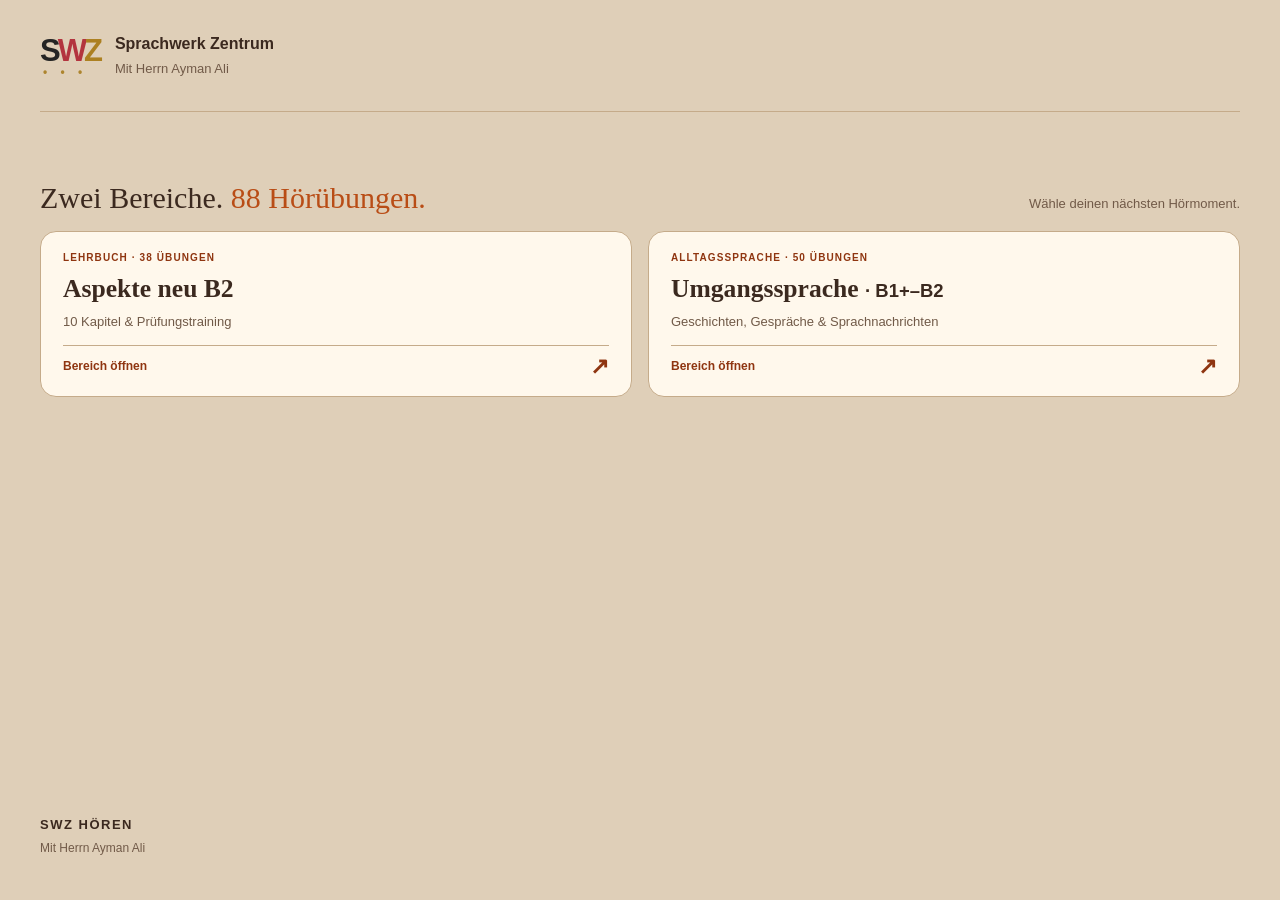
==== commit d95b476b: "Publish encrypted site (2026-11-14 20:39 UTC)" ====
--- a/index.html
+++ b/index.html
@@ -7,10 +7,10 @@
 <meta name="description" content="Aspekte neu B2 · Lehrbuch · Mit Herrn Ayman Ali. Originalaufnahmen, Transkripte zum Mitlesen, Übersetzungen auf Ägyptisch-Arabisch und interaktive Hörübungen.">
 <title>Aspekte neu B2 · Hören · Mit Herrn Ayman Ali</title>
 <link rel="icon" href="./assets/favicon.svg" type="image/svg+xml">
-<link rel="stylesheet" href="./styles.css?v=vault-1">
+<link rel="stylesheet" href="./styles.css?v=vault-3">
 <script src="./transcript-sync.js?v=aspekte-1" defer></script>
-<script src="./vault.js?v=vault-1" defer></script>
-<script src="./app.js?v=vault-1" defer></script>
+<script src="./vault.js?v=vault-3"></script>
+<script src="./app.js?v=vault-3" defer></script>
 </head>
 <body>
 <a class="skip-link" href="#learning-panel">Zum Hörtraining</a>
--- a/styles.css
+++ b/styles.css
@@ -530,3 +530,11 @@
 .vault-error span[dir="rtl"] { text-align: right; }
 .vault-switch { display: inline-block; margin-top: 26px; font-size: 15px; color: var(--muted); }
 @media (max-width: 520px) { .vault-card { padding: 30px 22px 26px; } .vault-row .primary-button { flex: 1 1 100%; justify-content: center; } }
+/* Start page before a section is unlocked: show only the section choice */
+html.vault-choose main > :not(#courses), html.vault-choose .source-downloads, html.vault-choose .site-header > nav, html.vault-choose .book-badge, html.vault-choose .skip-link, html.vault-choose .site-footer > span:nth-child(2), html.vault-choose .site-footer > a { display: none !important; }
+html.vault-choose main { min-height: calc(100vh - 230px); padding-block: 4vh 6vh; }
+html.vault-choose .course-choice[aria-current="page"] { border: 1px solid var(--line); padding: 18px 22px; background: var(--cream); }
+html.vault-choose .course-choice:hover { border-color: var(--accent); }
+html.vault-choose [data-course-progress] { font-size: 0; }
+html.vault-choose [data-course-progress]::after { content: "Bereich öffnen"; font-size: 12px; }
+@media (max-width: 600px) { html.vault-choose .course-choice[aria-current="page"] { padding: 15px 18px; } }
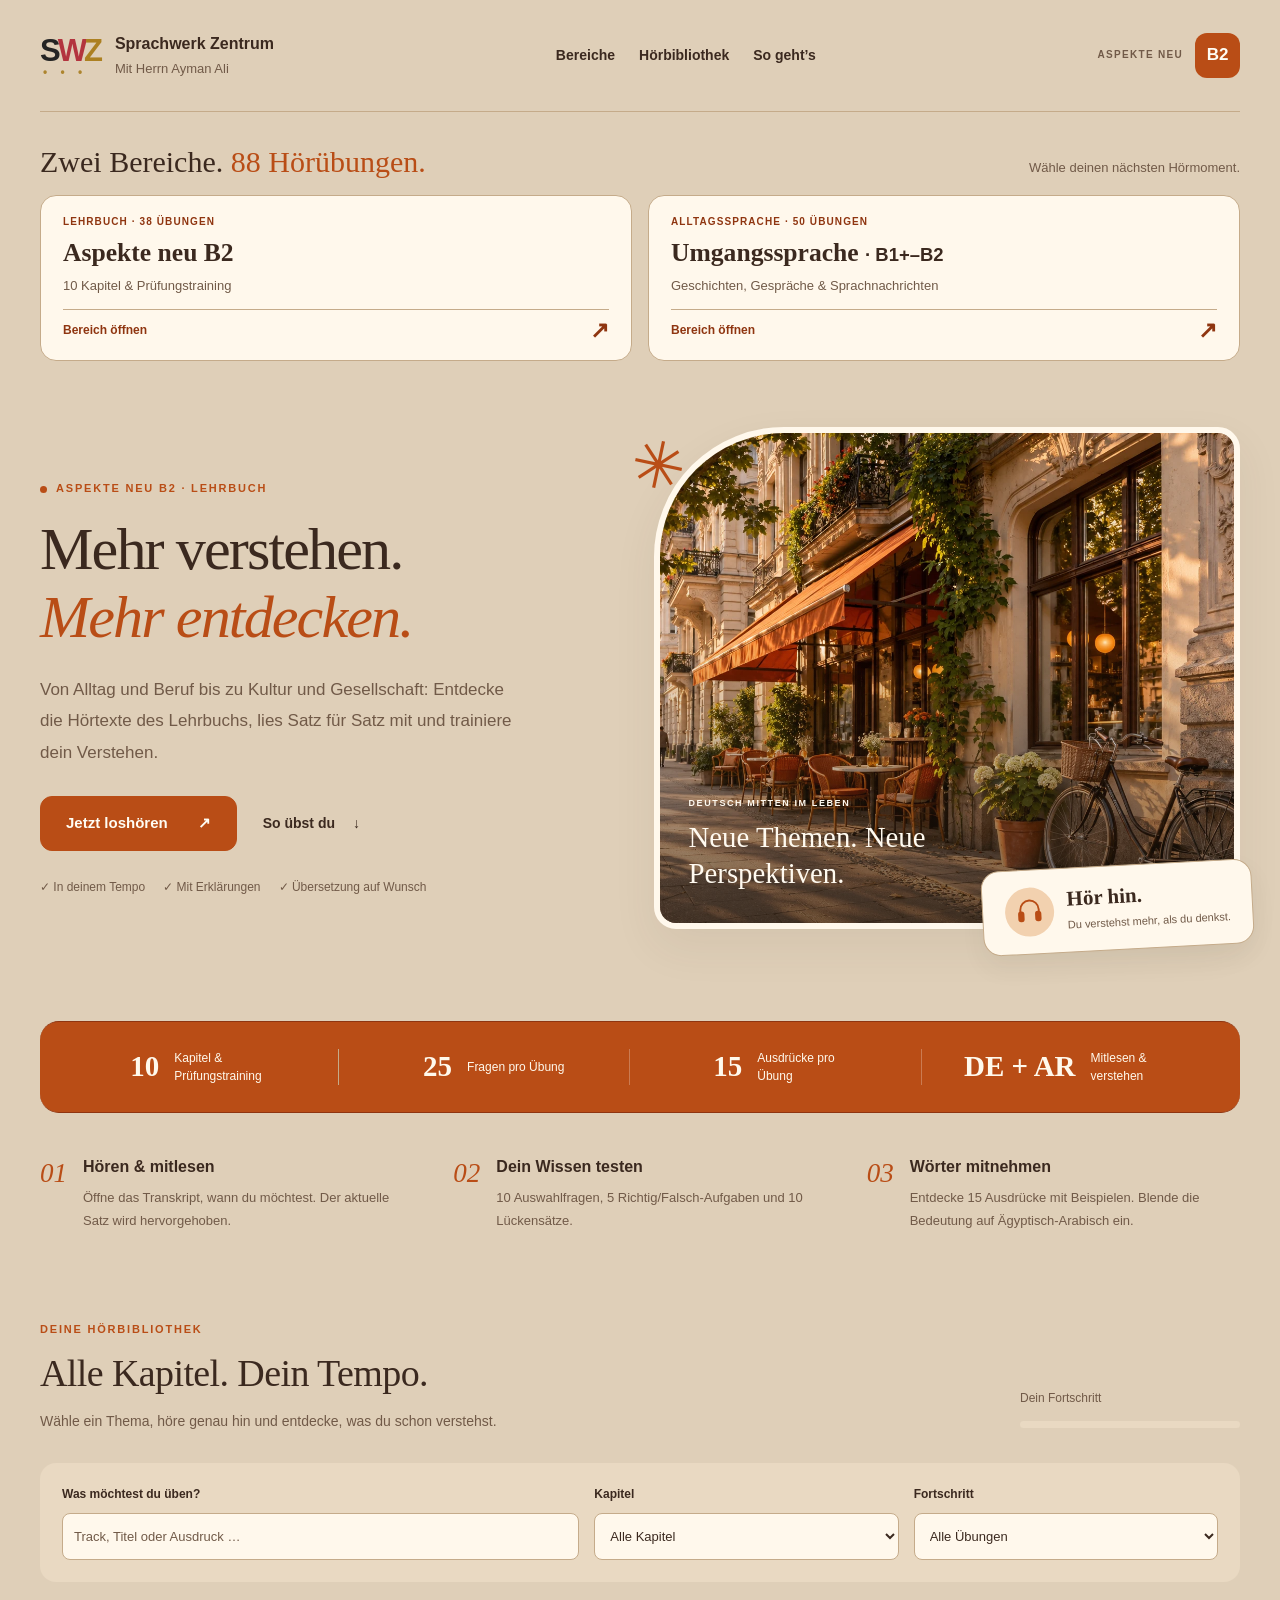
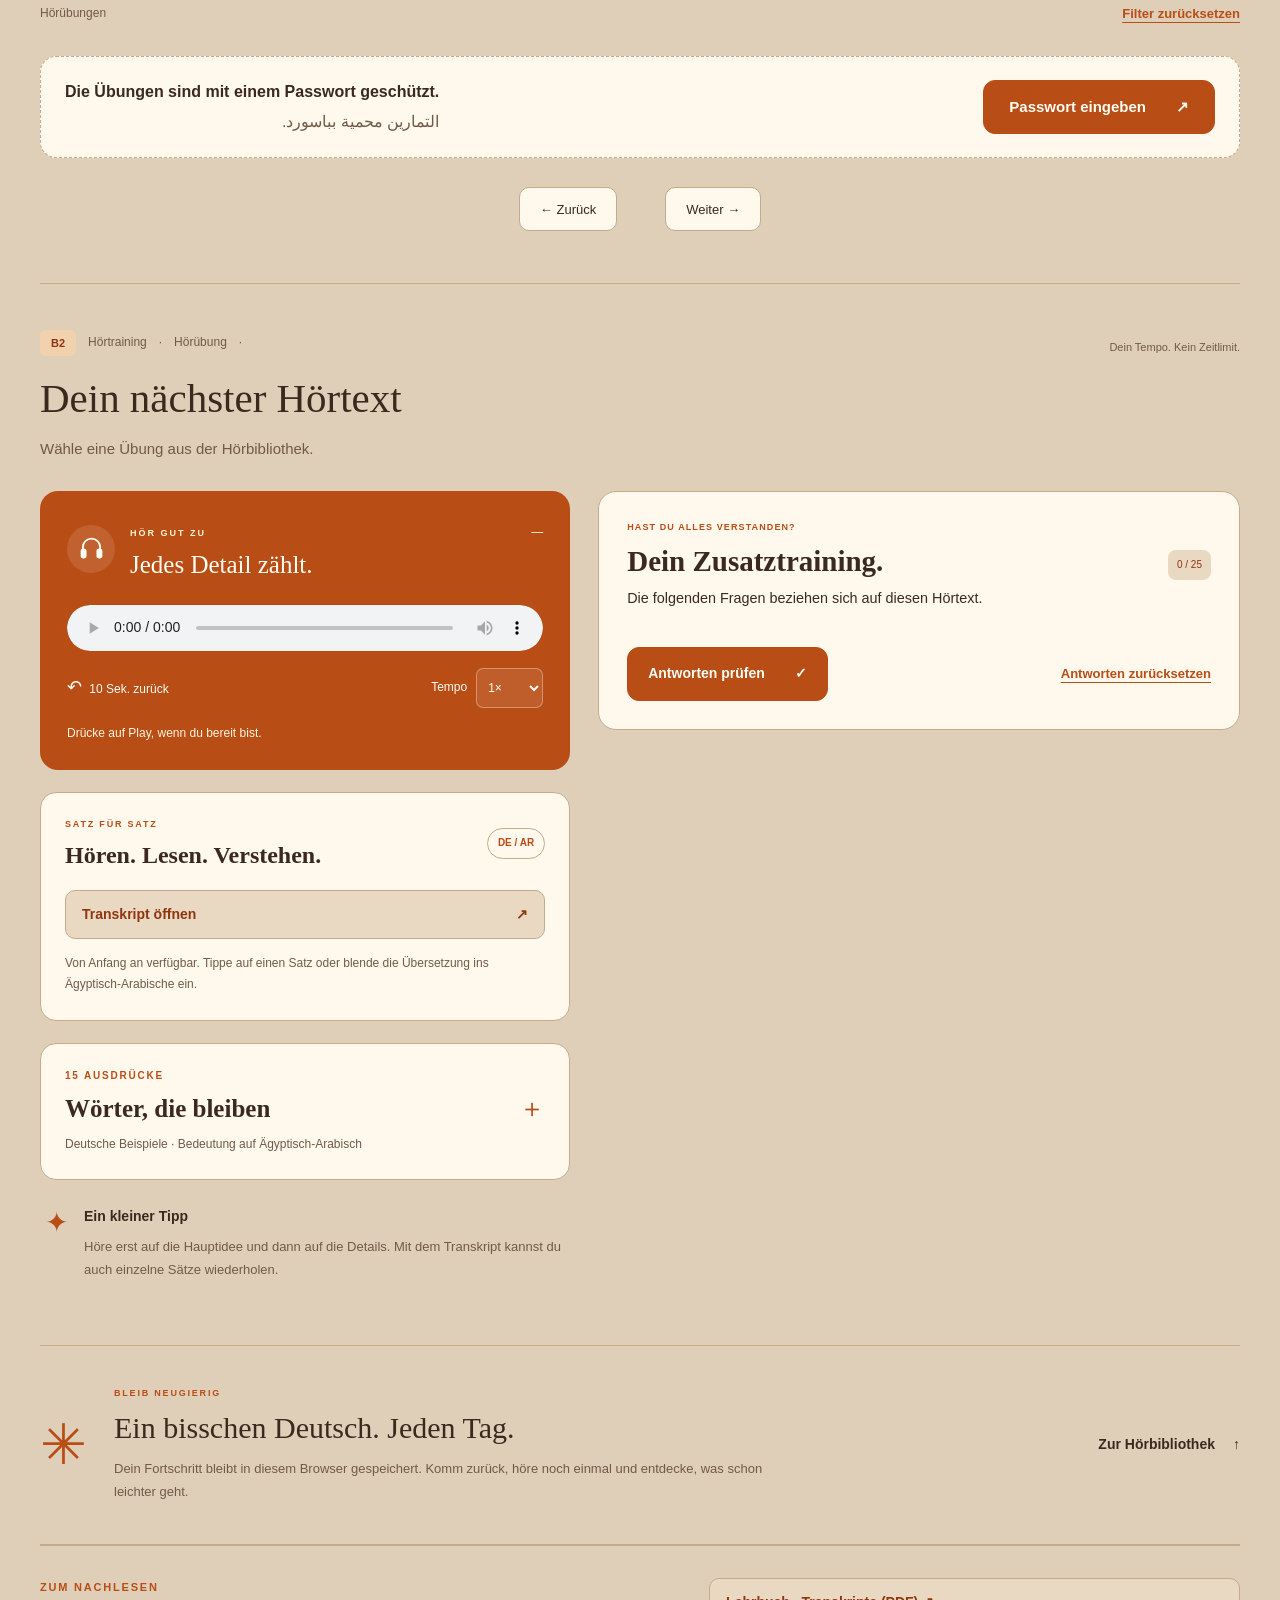
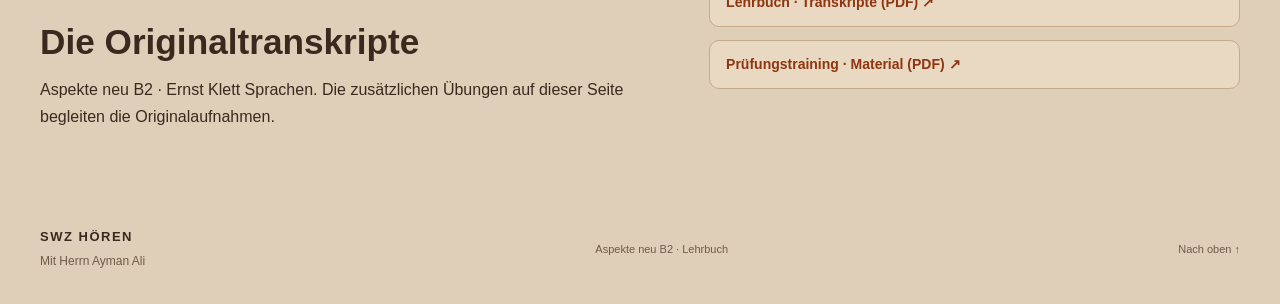
==== commit 334a33bf: "Publish encrypted site (2026-11-14 20:45 UTC)" ====
--- a/index.html
+++ b/index.html
@@ -7,10 +7,10 @@
 <meta name="description" content="Aspekte neu B2 · Lehrbuch · Mit Herrn Ayman Ali. Originalaufnahmen, Transkripte zum Mitlesen, Übersetzungen auf Ägyptisch-Arabisch und interaktive Hörübungen.">
 <title>Aspekte neu B2 · Hören · Mit Herrn Ayman Ali</title>
 <link rel="icon" href="./assets/favicon.svg" type="image/svg+xml">
-<link rel="stylesheet" href="./styles.css?v=vault-3">
+<link rel="stylesheet" href="./styles.css?v=vault-4">
 <script src="./transcript-sync.js?v=aspekte-1" defer></script>
-<script src="./vault.js?v=vault-3"></script>
-<script src="./app.js?v=vault-3" defer></script>
+<script src="./vault.js?v=vault-4"></script>
+<script src="./app.js?v=vault-4" defer></script>
 </head>
 <body>
 <a class="skip-link" href="#learning-panel">Zum Hörtraining</a>
--- a/styles.css
+++ b/styles.css
@@ -530,11 +530,12 @@
 .vault-error span[dir="rtl"] { text-align: right; }
 .vault-switch { display: inline-block; margin-top: 26px; font-size: 15px; color: var(--muted); }
 @media (max-width: 520px) { .vault-card { padding: 30px 22px 26px; } .vault-row .primary-button { flex: 1 1 100%; justify-content: center; } }
-/* Start page before a section is unlocked: show only the section choice */
-html.vault-choose main > :not(#courses), html.vault-choose .source-downloads, html.vault-choose .site-header > nav, html.vault-choose .book-badge, html.vault-choose .skip-link, html.vault-choose .site-footer > span:nth-child(2), html.vault-choose .site-footer > a { display: none !important; }
-html.vault-choose main { min-height: calc(100vh - 230px); padding-block: 4vh 6vh; }
+/* Start page while Aspekte is locked: full page stays visible, password is asked on use */
 html.vault-choose .course-choice[aria-current="page"] { border: 1px solid var(--line); padding: 18px 22px; background: var(--cream); }
 html.vault-choose .course-choice:hover { border-color: var(--accent); }
 html.vault-choose [data-course-progress] { font-size: 0; }
 html.vault-choose [data-course-progress]::after { content: "Bereich öffnen"; font-size: 12px; }
 @media (max-width: 600px) { html.vault-choose .course-choice[aria-current="page"] { padding: 15px 18px; } }
+.vault-library-lock { grid-column: 1 / -1; display: flex; flex-wrap: wrap; align-items: center; justify-content: space-between; gap: 16px; padding: 22px 24px; border: 1px dashed var(--line); border-radius: 16px; background: var(--cream); }
+.vault-library-lock p { margin: 0; font-weight: 650; }
+.vault-library-lock p span { display: block; margin-top: 4px; font-weight: 500; color: var(--muted); }
